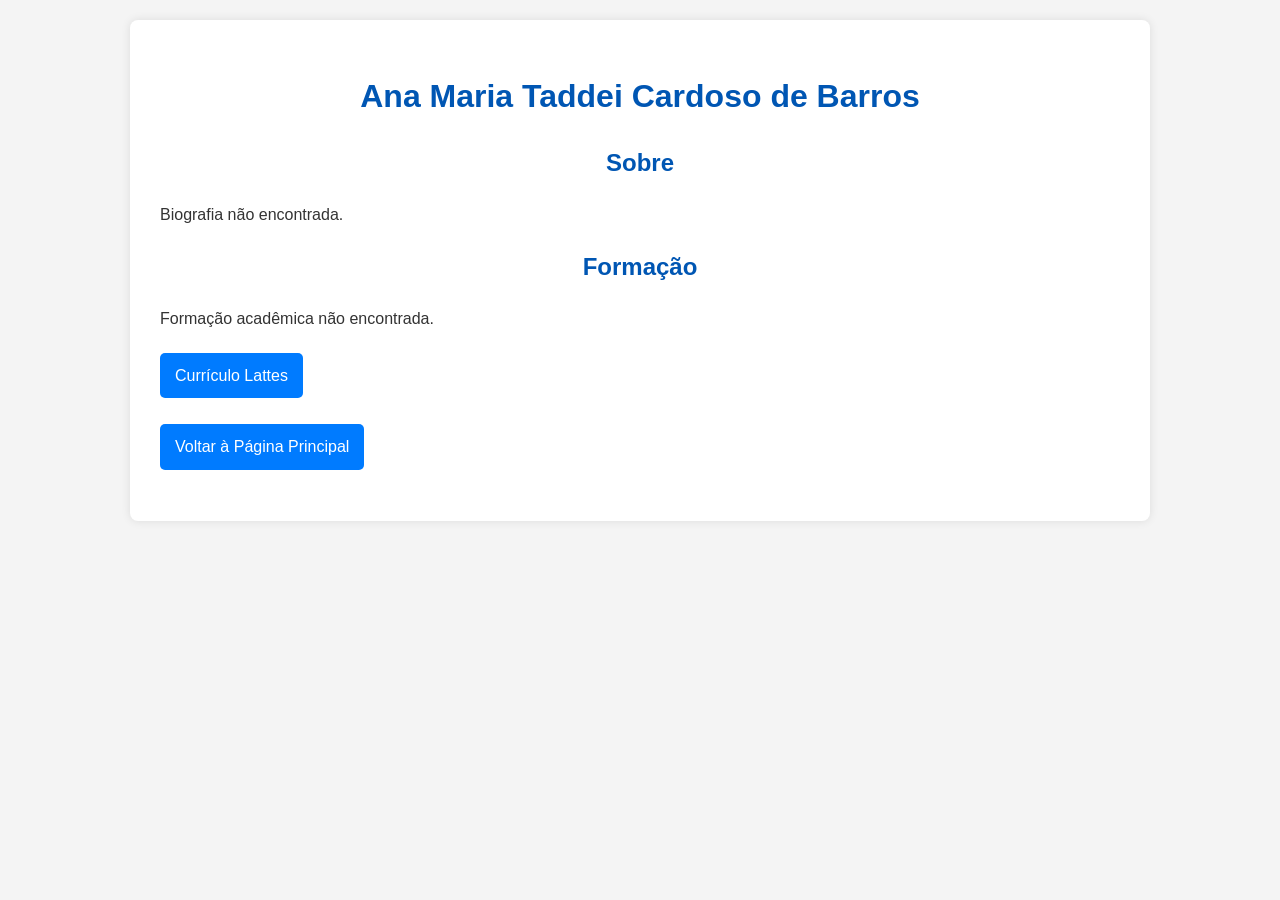
==== ana_maria_taddei_cardoso_de_barros.html @ 51ff6050 "Atualiza site com novas páginas de pesquisadores" ====
<!DOCTYPE html>
<html lang="pt-BR">
<head>
    <meta charset="UTF-8">
    <meta name="viewport" content="width=device-width, initial-scale=1.0">
    <title>Ana Maria Taddei Cardoso de Barros</title>
    <style>
        body {
            font-family: Arial, sans-serif;
            line-height: 1.6;
            margin: 0;
            padding: 20px;
            background-color: #f4f4f4;
            color: #333;
        }
        .container {
            max-width: 960px;
            margin: auto;
            background: #fff;
            padding: 30px;
            border-radius: 8px;
            box-shadow: 0 0 10px rgba(0,0,0,0.1);
        }
        h1, h2 {
            color: #0056b3;
            text-align: center;
        }
        .button-link {
            display: inline-block;
            background-color: #007bff;
            color: white;
            padding: 10px 15px;
            margin: 5px 0;
            border-radius: 5px;
            text-decoration: none;
            transition: background-color 0.3s ease;
        }
        .button-link:hover {
            background-color: #0056b3;
        }
        ul {
            list-style: none;
            padding: 0;
        }
        li {
            margin-bottom: 10px;
        }
    </style>
</head>
<body>
    <div class="container">
        <h1>Ana Maria Taddei Cardoso de Barros</h1>
        
        <h2>Sobre</h2><p>Biografia não encontrada.</p>
        <h2>Formação</h2><p>Formação acadêmica não encontrada.</p>
        <p><a href="http://lattes.cnpq.br/7194907882677450" target="_blank" class="button-link">Currículo Lattes</a></p>
        
        <p><a href="index.html" class="button-link">Voltar à Página Principal</a></p>
    </div>
</body>
</html>
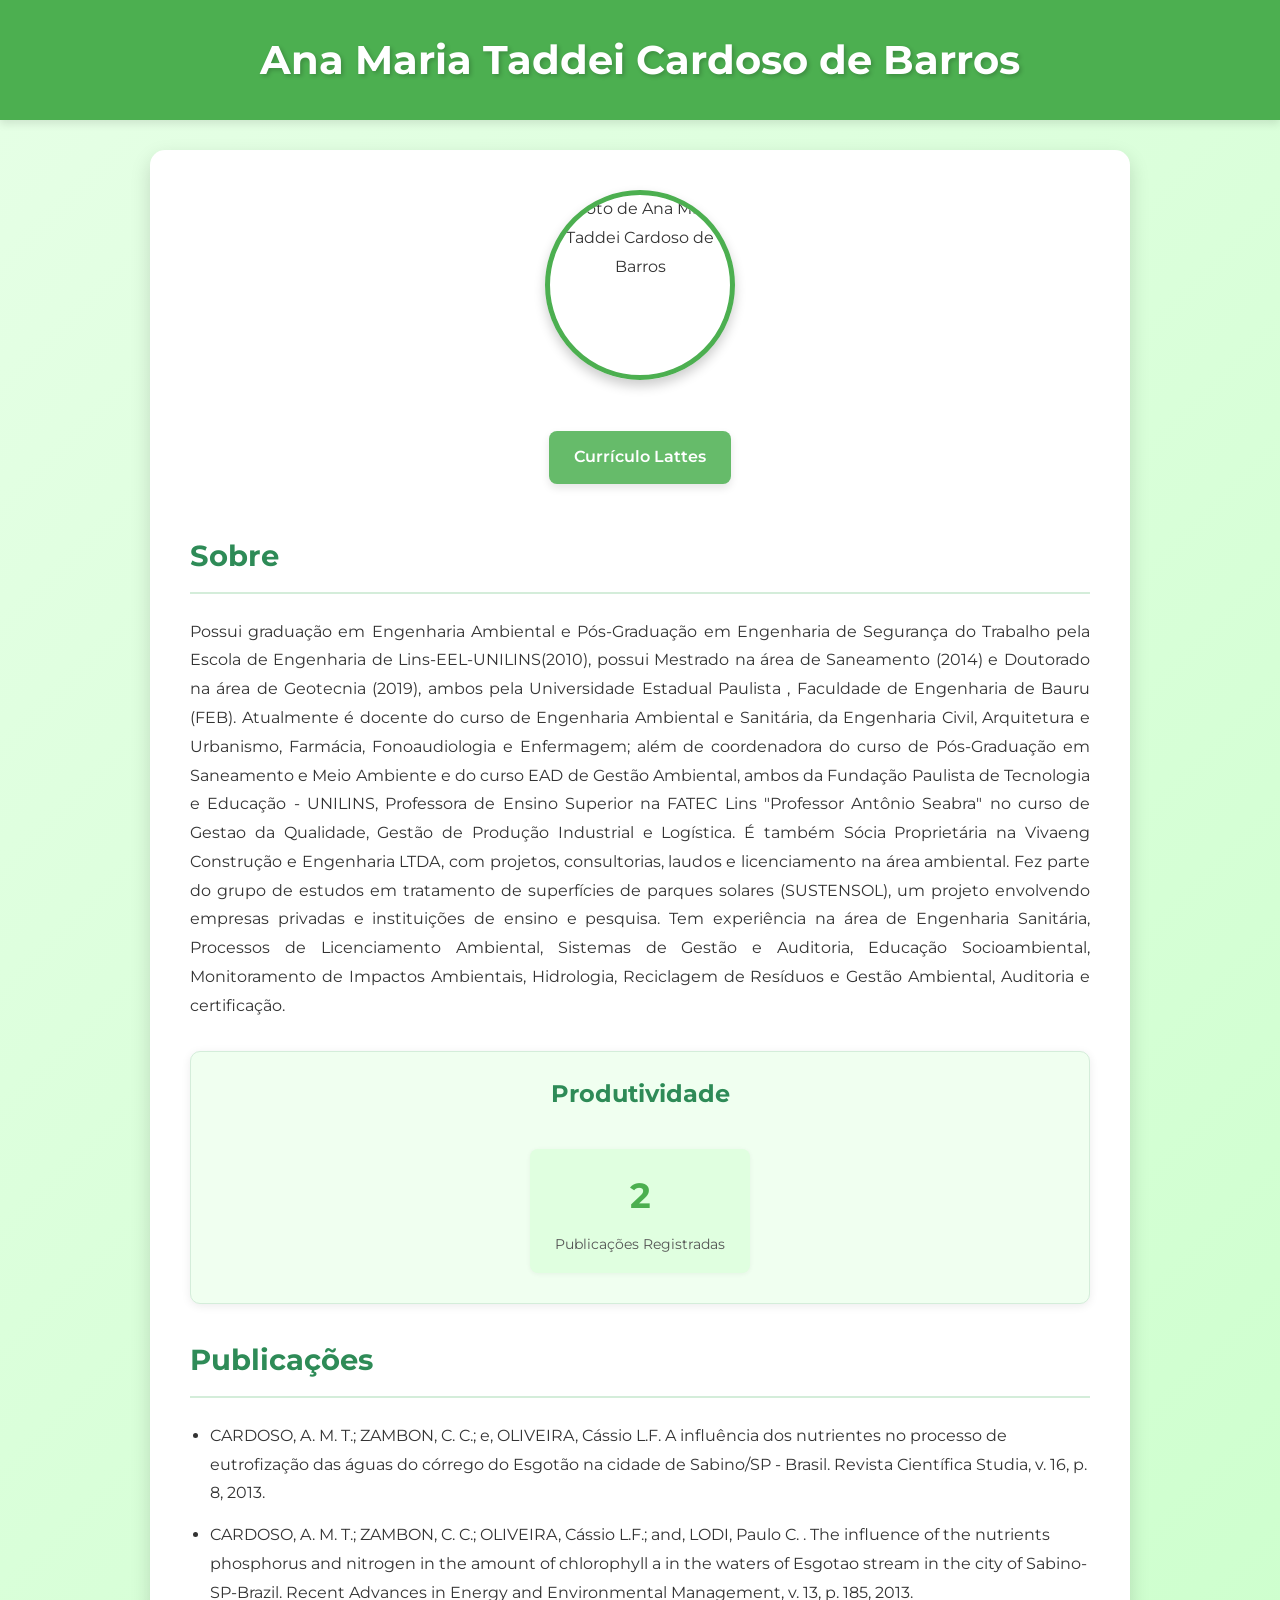
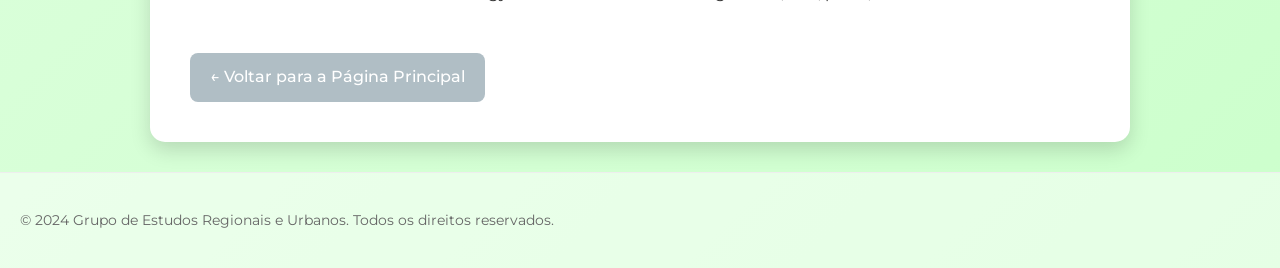
==== commit ce1f981e: "Add files via upload" ====
--- a/ana_maria_taddei_cardoso_de_barros.html
+++ b/ana_maria_taddei_cardoso_de_barros.html
@@ -5,58 +5,174 @@
     <meta charset="UTF-8">
     <meta name="viewport" content="width=device-width, initial-scale=1.0">
     <title>Ana Maria Taddei Cardoso de Barros</title>
+    <link href="https://fonts.googleapis.com/css2?family=Montserrat:wght@400;600;700&display=swap" rel="stylesheet">
     <style>
         body {
-            font-family: Arial, sans-serif;
-            line-height: 1.6;
+            font-family: 'Montserrat', sans-serif;
+            line-height: 1.8;
             margin: 0;
-            padding: 20px;
-            background-color: #f4f4f4;
+            padding: 0;
+            background: linear-gradient(135deg, #e6ffe6 0%, #ccffcc 100%); /* Light green gradient */
             color: #333;
+            min-height: 100vh;
+            display: flex;
+            flex-direction: column;
+        }
+        .header {
+            background-color: #4CAF50; /* Darker green */
+            color: white;
+            padding: 1.5rem 0;
+            text-align: center;
+            box-shadow: 0 4px 8px rgba(0, 0, 0, 0.1);
+        }
+        .header h1 {
+            margin: 0;
+            font-size: 2.5em;
+            text-shadow: 2px 2px 4px rgba(0,0,0,0.2);
         }
         .container {
-            max-width: 960px;
-            margin: auto;
-            background: #fff;
-            padding: 30px;
-            border-radius: 8px;
-            box-shadow: 0 0 10px rgba(0,0,0,0.1);
+            max-width: 900px;
+            margin: 30px auto;
+            padding: 40px;
+            background-color: #ffffff;
+            border-radius: 15px;
+            box-shadow: 0 8px 20px rgba(0, 0, 0, 0.15);
+            flex-grow: 1;
         }
-        h1, h2 {
-            color: #0056b3;
+        .profile-header {
+            display: flex;
+            flex-direction: column;
+            align-items: center;
+            margin-bottom: 30px;
             text-align: center;
+        }
+        .researcher-photo {
+            width: 180px;
+            height: 180px;
+            border-radius: 50%;
+            object-fit: cover;
+            border: 5px solid #4CAF50;
+            box-shadow: 0 6px 12px rgba(0, 0, 0, 0.2);
+            margin-bottom: 20px;
+        }
+        h2 {
+            color: #2E8B57; /* Sea green */
+            border-bottom: 2px solid #D4EDDA; /* Light green separator */
+            padding-bottom: 10px;
+            margin-top: 30px;
+            font-size: 1.8em;
+        }
+        p {
+            margin-bottom: 1em;
+            text-align: justify; /* Adicionado para justificar o texto */
+        }
+        ul {
+            list-style-type: disc;
+            margin-left: 20px;
+            padding-left: 0;
+        }
+        li {
+            margin-bottom: 0.8em;
         }
         .button-link {
             display: inline-block;
-            background-color: #007bff;
+            background-color: #66BB6A; /* Medium green */
             color: white;
-            padding: 10px 15px;
-            margin: 5px 0;
-            border-radius: 5px;
+            padding: 12px 25px;
+            border-radius: 8px;
             text-decoration: none;
+            font-weight: 600;
+            transition: background-color 0.3s ease, transform 0.2s ease;
+            box-shadow: 0 4px 8px rgba(0, 0, 0, 0.1);
+            margin-top: 15px;
+        }
+        .button-link:hover {
+            background-color: #4CAF50;
+            transform: translateY(-2px);
+        }
+        .back-button {
+            display: inline-block;
+            background-color: #B0BEC5; /* Grey */
+            color: white;
+            padding: 10px 20px;
+            border-radius: 8px;
+            text-decoration: none;
+            font-weight: 500;
+            margin-top: 30px;
             transition: background-color 0.3s ease;
         }
-        .button-link:hover {
-            background-color: #0056b3;
+        .back-button:hover {
+            background-color: #90A4AE;
         }
-        ul {
-            list-style: none;
-            padding: 0;
+        .productivity-dashboard {
+            background-color: #F0FFF0; /* Very light green */
+            border: 1px solid #D4EDDA;
+            border-radius: 10px;
+            padding: 20px;
+            margin-top: 30px;
+            text-align: center;
+            box-shadow: 0 2px 10px rgba(0,0,0,0.08);
         }
-        li {
-            margin-bottom: 10px;
+        .productivity-dashboard h3 {
+            color: #2E8B57;
+            margin-top: 0;
+            font-size: 1.5em;
+        }
+        .metric-card {
+            display: inline-block;
+            background-color: #E0FFE0;
+            padding: 15px 25px;
+            border-radius: 8px;
+            margin: 10px;
+            box-shadow: 0 1px 5px rgba(0,0,0,0.05);
+        }
+        .metric-value {
+            font-size: 2.2em;
+            font-weight: 700;
+            color: #4CAF50;
+            display: block;
+        }
+        .metric-label {
+            font-size: 0.9em;
+            color: #555;
+            display: block;
+            margin-top: 5px;
+        }
+        .footer {
+            margin-top: auto; /* Push footer to bottom */
+            padding: 20px;
+            text-align: center;
+            color: #666;
+            font-size: 0.9em;
+            background-color: rgba(255, 255, 255, 0.5);
+            border-top: 1px solid #eee;
         }
     </style>
 </head>
 <body>
+    <div class="header">
+        <h1>Ana Maria Taddei Cardoso de Barros</h1>
+    </div>
     <div class="container">
-        <h1>Ana Maria Taddei Cardoso de Barros</h1>
+        <div class="profile-header">
+            <img src="./foto_anamaria.png" alt="Foto de Ana Maria Taddei Cardoso de Barros" class="researcher-photo">
+            <p><a href="http://lattes.cnpq.br/7194907882677450" target="_blank" class="button-link">Currículo Lattes</a></p>
+        </div>
+        <h2>Sobre</h2><p>Possui graduação em Engenharia Ambiental e Pós-Graduação em Engenharia de Segurança do Trabalho pela Escola de Engenharia de Lins-EEL-UNILINS(2010), possui Mestrado na área de Saneamento (2014) e Doutorado na área de Geotecnia (2019), ambos pela Universidade Estadual Paulista , Faculdade de Engenharia de Bauru (FEB). Atualmente é docente do curso de Engenharia Ambiental e Sanitária, da Engenharia Civil, Arquitetura e Urbanismo, Farmácia, Fonoaudiologia e Enfermagem; além de coordenadora do curso de Pós-Graduação em Saneamento e Meio Ambiente e do curso EAD de Gestão Ambiental, ambos da Fundação Paulista de Tecnologia e Educação - UNILINS, Professora de Ensino Superior na FATEC Lins "Professor Antônio Seabra" no curso de Gestao da Qualidade, Gestão de Produção Industrial e Logística. É também Sócia Proprietária na Vivaeng Construção e Engenharia LTDA, com projetos, consultorias, laudos e licenciamento na área ambiental. Fez parte do grupo de estudos em tratamento de superfícies de parques solares (SUSTENSOL), um projeto envolvendo empresas privadas e instituições de ensino e pesquisa. Tem experiência na área de Engenharia Sanitária, Processos de Licenciamento Ambiental, Sistemas de Gestão e Auditoria, Educação Socioambiental, Monitoramento de Impactos Ambientais, Hidrologia, Reciclagem de Resíduos e Gestão Ambiental, Auditoria e certificação.</p>
         
-        <h2>Sobre</h2><p>Biografia não encontrada.</p>
-        <h2>Formação</h2><p>Formação acadêmica não encontrada.</p>
-        <p><a href="http://lattes.cnpq.br/7194907882677450" target="_blank" class="button-link">Currículo Lattes</a></p>
+        <div class="productivity-dashboard">
+            <h3>Produtividade</h3>
+            <div class="metric-card">
+                <span class="metric-value">2</span>
+                <span class="metric-label">Publicações Registradas</span>
+            </div>
+        </div>
         
-        <p><a href="index.html" class="button-link">Voltar à Página Principal</a></p>
+        <h2>Publicações</h2><ul><li>CARDOSO, A. M. T.; ZAMBON, C. C.; e, OLIVEIRA, Cássio L.F. A influência dos nutrientes no processo de eutrofização das águas do córrego do Esgotão na cidade de Sabino/SP - Brasil. Revista Científica Studia, v. 16, p. 8, 2013.</li><li>CARDOSO, A. M. T.; ZAMBON, C. C.; OLIVEIRA, Cássio L.F.; and, LODI, Paulo C. . The influence of the nutrients phosphorus and nitrogen in the amount of chlorophyll a in the waters of Esgotao stream in the city of Sabino-SP-Brazil. Recent Advances in Energy and Environmental Management, v. 13, p. 185, 2013.</li></ul>
+        <a href="./index.html" class="back-button">← Voltar para a Página Principal</a>
+    </div>
+    <div class="footer">
+        <p>&copy; 2024 Grupo de Estudos Regionais e Urbanos. Todos os direitos reservados.</p>
     </div>
 </body>
 </html>
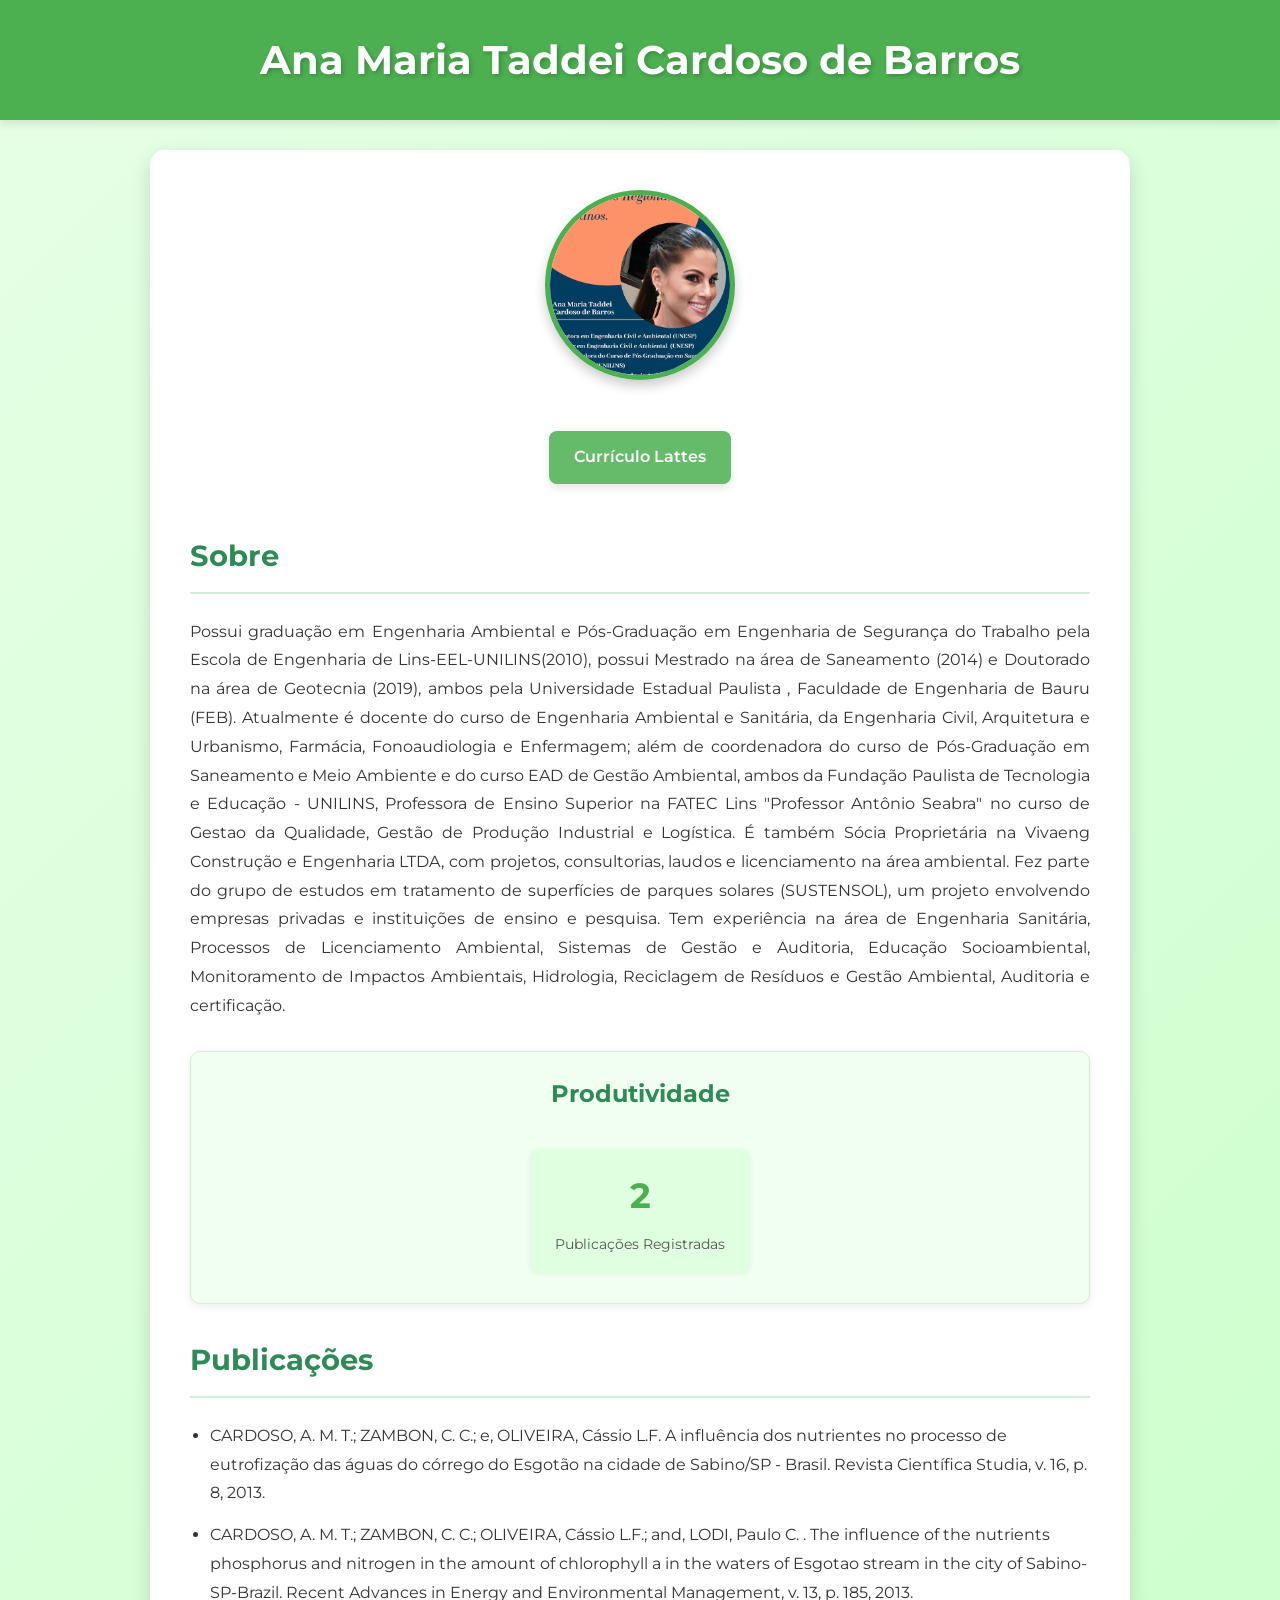
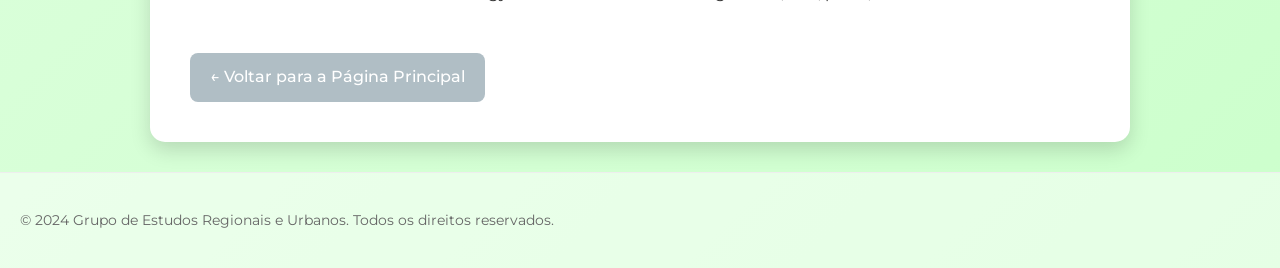
==== commit 7ccf33bd: "Add files via upload" ====
--- a/ana_maria_taddei_cardoso_de_barros.html
+++ b/ana_maria_taddei_cardoso_de_barros.html
@@ -23,7 +23,7 @@
             color: white;
             padding: 1.5rem 0;
             text-align: center;
-            box-shadow: 0 4px 8px rgba(0, 0, 0, 0.1);
+            box-shadow: 0 4px 8px rgba(0,0,0,0.1);
         }
         .header h1 {
             margin: 0;
@@ -36,7 +36,7 @@
             padding: 40px;
             background-color: #ffffff;
             border-radius: 15px;
-            box-shadow: 0 8px 20px rgba(0, 0, 0, 0.15);
+            box-shadow: 0 8px 20px rgba(0,0,0,0.15);
             flex-grow: 1;
         }
         .profile-header {
@@ -52,7 +52,7 @@
             border-radius: 50%;
             object-fit: cover;
             border: 5px solid #4CAF50;
-            box-shadow: 0 6px 12px rgba(0, 0, 0, 0.2);
+            box-shadow: 0 6px 12px rgba(0,0,0,0.2);
             margin-bottom: 20px;
         }
         h2 {
@@ -83,7 +83,7 @@
             text-decoration: none;
             font-weight: 600;
             transition: background-color 0.3s ease, transform 0.2s ease;
-            box-shadow: 0 4px 8px rgba(0, 0, 0, 0.1);
+            box-shadow: 0 4px 8px rgba(0,0,0,0.1);
             margin-top: 15px;
         }
         .button-link:hover {
@@ -155,8 +155,8 @@
     </div>
     <div class="container">
         <div class="profile-header">
-            <img src="./foto_anamaria.png" alt="Foto de Ana Maria Taddei Cardoso de Barros" class="researcher-photo">
-            <p><a href="http://lattes.cnpq.br/7194907882677450" target="_blank" class="button-link">Currículo Lattes</a></p>
+            <img src="images/foto_anamaria.png" alt="Foto de Ana Maria Taddei Cardoso de Barros" class="researcher-photo">
+            <p><a href="http://lattes.cnpq.br/7194907882677450" class="button-link">Currículo Lattes</a></p>
         </div>
         <h2>Sobre</h2><p>Possui graduação em Engenharia Ambiental e Pós-Graduação em Engenharia de Segurança do Trabalho pela Escola de Engenharia de Lins-EEL-UNILINS(2010), possui Mestrado na área de Saneamento (2014) e Doutorado na área de Geotecnia (2019), ambos pela Universidade Estadual Paulista , Faculdade de Engenharia de Bauru (FEB). Atualmente é docente do curso de Engenharia Ambiental e Sanitária, da Engenharia Civil, Arquitetura e Urbanismo, Farmácia, Fonoaudiologia e Enfermagem; além de coordenadora do curso de Pós-Graduação em Saneamento e Meio Ambiente e do curso EAD de Gestão Ambiental, ambos da Fundação Paulista de Tecnologia e Educação - UNILINS, Professora de Ensino Superior na FATEC Lins "Professor Antônio Seabra" no curso de Gestao da Qualidade, Gestão de Produção Industrial e Logística. É também Sócia Proprietária na Vivaeng Construção e Engenharia LTDA, com projetos, consultorias, laudos e licenciamento na área ambiental. Fez parte do grupo de estudos em tratamento de superfícies de parques solares (SUSTENSOL), um projeto envolvendo empresas privadas e instituições de ensino e pesquisa. Tem experiência na área de Engenharia Sanitária, Processos de Licenciamento Ambiental, Sistemas de Gestão e Auditoria, Educação Socioambiental, Monitoramento de Impactos Ambientais, Hidrologia, Reciclagem de Resíduos e Gestão Ambiental, Auditoria e certificação.</p>
         
@@ -169,7 +169,7 @@
         </div>
         
         <h2>Publicações</h2><ul><li>CARDOSO, A. M. T.; ZAMBON, C. C.; e, OLIVEIRA, Cássio L.F. A influência dos nutrientes no processo de eutrofização das águas do córrego do Esgotão na cidade de Sabino/SP - Brasil. Revista Científica Studia, v. 16, p. 8, 2013.</li><li>CARDOSO, A. M. T.; ZAMBON, C. C.; OLIVEIRA, Cássio L.F.; and, LODI, Paulo C. . The influence of the nutrients phosphorus and nitrogen in the amount of chlorophyll a in the waters of Esgotao stream in the city of Sabino-SP-Brazil. Recent Advances in Energy and Environmental Management, v. 13, p. 185, 2013.</li></ul>
-        <a href="./index.html" class="back-button">← Voltar para a Página Principal</a>
+        <a href="index.html" class="back-button">← Voltar para a Página Principal</a>
     </div>
     <div class="footer">
         <p>&copy; 2024 Grupo de Estudos Regionais e Urbanos. Todos os direitos reservados.</p>
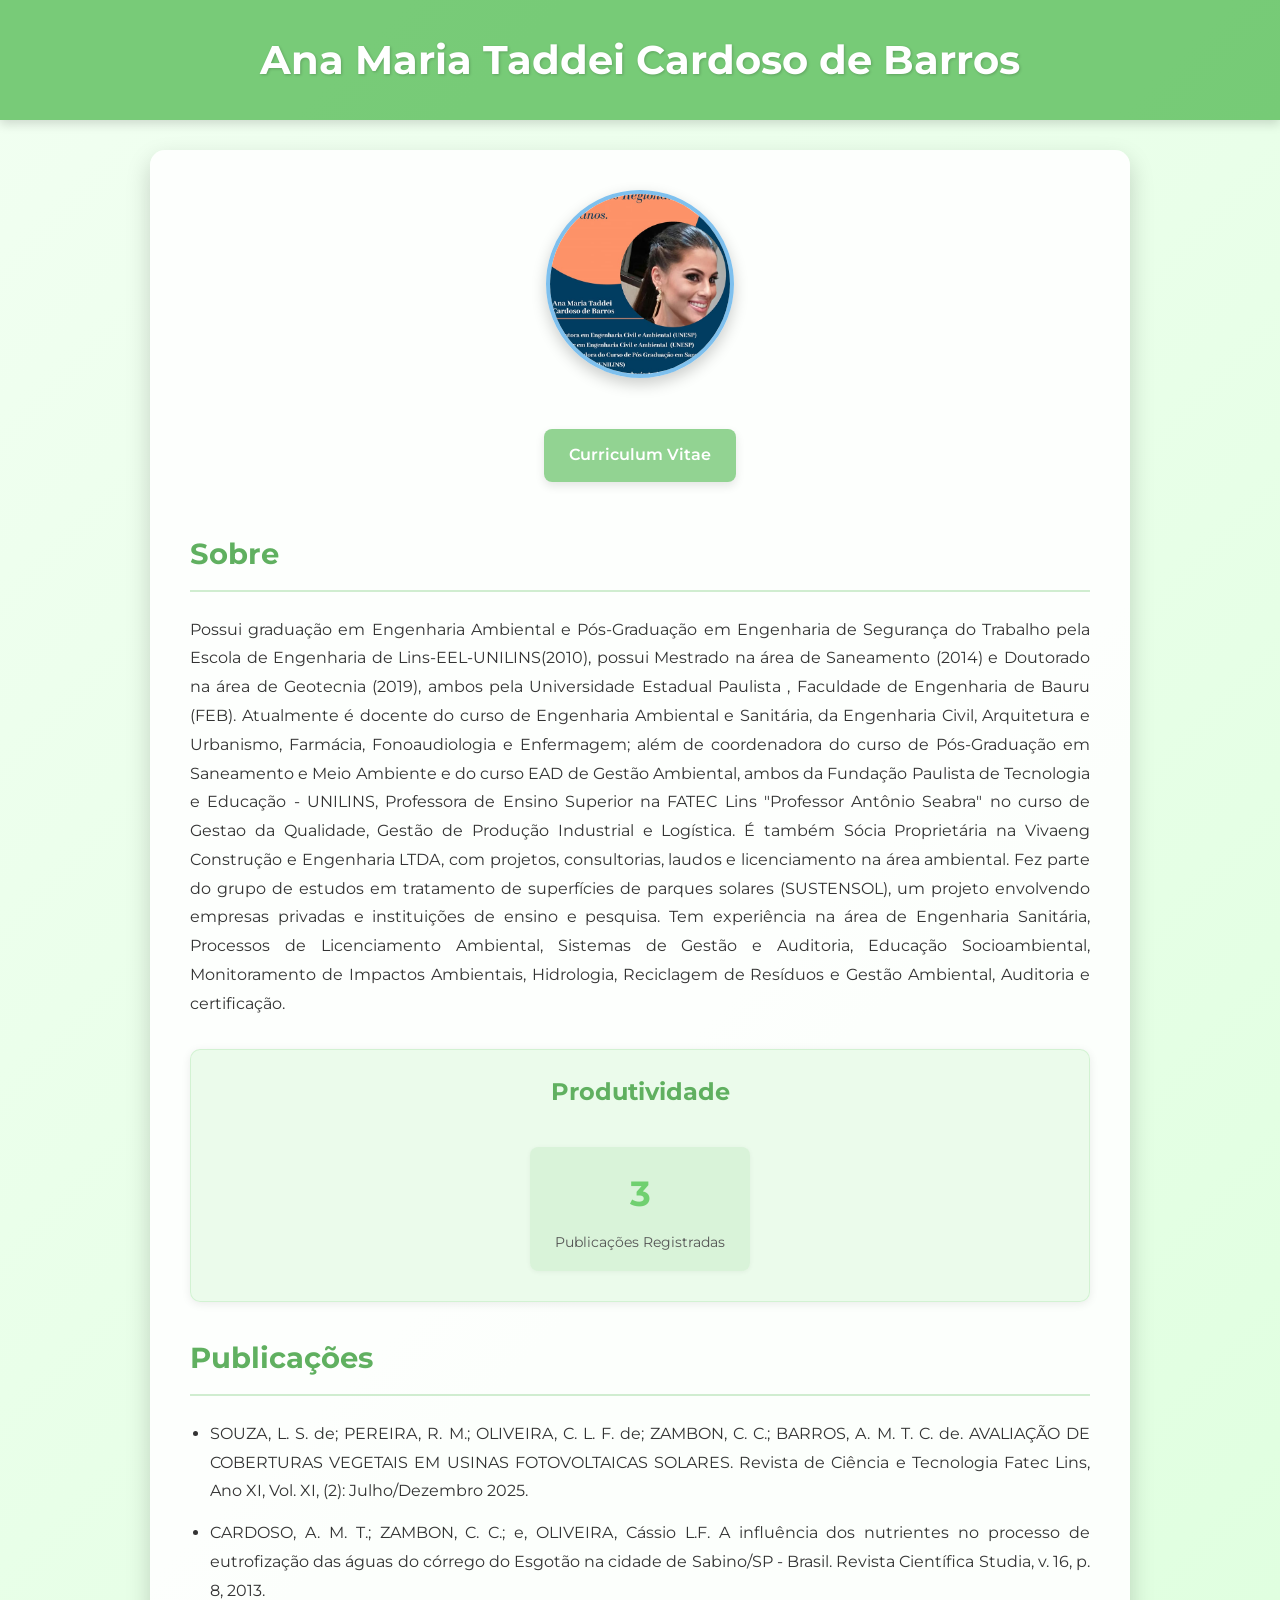
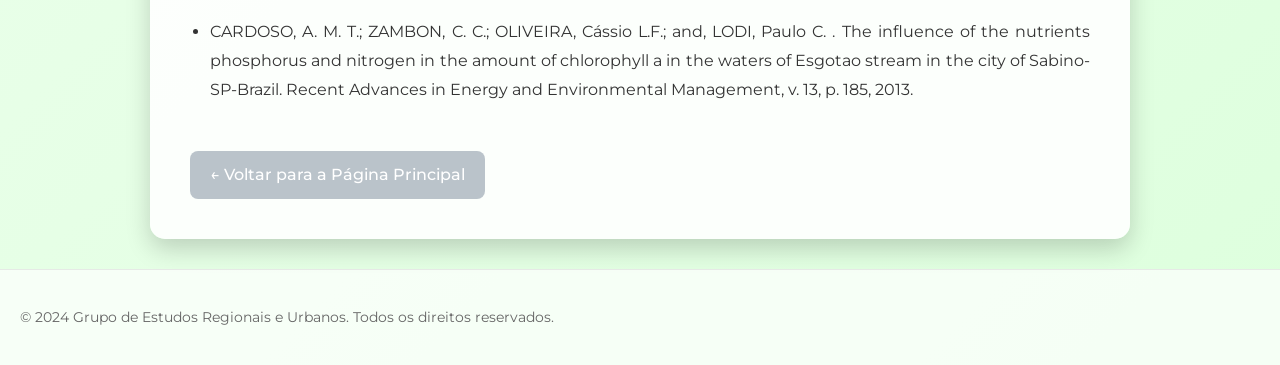
==== commit 6ff0fead: "Add files via upload" ====
--- a/ana_maria_taddei_cardoso_de_barros.html
+++ b/ana_maria_taddei_cardoso_de_barros.html
@@ -12,31 +12,31 @@
             line-height: 1.8;
             margin: 0;
             padding: 0;
-            background: linear-gradient(135deg, #e6ffe6 0%, #ccffcc 100%); /* Light green gradient */
+            background: linear-gradient(135deg, rgba(240, 255, 240, 0.9) 0%, rgba(220, 255, 220, 0.95) 100%); /* Very light green gradient, high transparency */
             color: #333;
             min-height: 100vh;
             display: flex;
             flex-direction: column;
         }
         .header {
-            background-color: #4CAF50; /* Darker green */
+            background-color: rgba(90, 190, 90, 0.8); /* Softer green with more transparency */
             color: white;
             padding: 1.5rem 0;
             text-align: center;
-            box-shadow: 0 4px 8px rgba(0,0,0,0.1);
+            box-shadow: 0 4px 10px rgba(0,0,0,0.15);
         }
         .header h1 {
             margin: 0;
             font-size: 2.5em;
-            text-shadow: 2px 2px 4px rgba(0,0,0,0.2);
+            text-shadow: 1px 1px 3px rgba(0,0,0,0.2);
         }
         .container {
             max-width: 900px;
             margin: 30px auto;
             padding: 40px;
-            background-color: #ffffff;
+            background-color: rgba(255, 255, 255, 0.9); /* White with more transparency */
             border-radius: 15px;
-            box-shadow: 0 8px 20px rgba(0,0,0,0.15);
+            box-shadow: 0 10px 25px rgba(0,0,0,0.18);
             flex-grow: 1;
         }
         .profile-header {
@@ -51,48 +51,50 @@
             height: 180px;
             border-radius: 50%;
             object-fit: cover;
-            border: 5px solid #4CAF50;
-            box-shadow: 0 6px 12px rgba(0,0,0,0.2);
+            border: 4px solid #7EC0EE; /* Softer blue border */
+            box-shadow: 0 6px 15px rgba(0,0,0,0.2);
             margin-bottom: 20px;
         }
         h2 {
-            color: #2E8B57; /* Sea green */
-            border-bottom: 2px solid #D4EDDA; /* Light green separator */
+            color: #60B060; /* Softer green */
+            border-bottom: 2px solid rgba(190, 230, 190, 0.7); /* Lighter, more transparent separator */
             padding-bottom: 10px;
             margin-top: 30px;
             font-size: 1.8em;
         }
         p {
             margin-bottom: 1em;
-            text-align: justify; /* Adicionado para justificar o texto */
+            text-align: justify;
         }
         ul {
             list-style-type: disc;
             margin-left: 20px;
             padding-left: 0;
+            text-align: justify;
         }
         li {
             margin-bottom: 0.8em;
+            text-align: justify;
         }
         .button-link {
             display: inline-block;
-            background-color: #66BB6A; /* Medium green */
+            background-color: rgba(120, 200, 120, 0.8); /* Softer green with transparency */
             color: white;
             padding: 12px 25px;
             border-radius: 8px;
             text-decoration: none;
             font-weight: 600;
             transition: background-color 0.3s ease, transform 0.2s ease;
-            box-shadow: 0 4px 8px rgba(0,0,0,0.1);
+            box-shadow: 0 4px 10px rgba(0,0,0,0.1);
             margin-top: 15px;
         }
         .button-link:hover {
-            background-color: #4CAF50;
+            background-color: rgba(100, 180, 100, 0.9);
             transform: translateY(-2px);
         }
         .back-button {
             display: inline-block;
-            background-color: #B0BEC5; /* Grey */
+            background-color: rgba(170, 180, 190, 0.8); /* Softer grey with transparency */
             color: white;
             padding: 10px 20px;
             border-radius: 8px;
@@ -102,11 +104,11 @@
             transition: background-color 0.3s ease;
         }
         .back-button:hover {
-            background-color: #90A4AE;
+            background-color: rgba(150, 160, 170, 0.9);
         }
         .productivity-dashboard {
-            background-color: #F0FFF0; /* Very light green */
-            border: 1px solid #D4EDDA;
+            background-color: rgba(230, 250, 230, 0.8); /* Very light green, high transparency */
+            border: 1px solid rgba(200, 240, 200, 0.7);
             border-radius: 10px;
             padding: 20px;
             margin-top: 30px;
@@ -114,13 +116,13 @@
             box-shadow: 0 2px 10px rgba(0,0,0,0.08);
         }
         .productivity-dashboard h3 {
-            color: #2E8B57;
+            color: #60B060;
             margin-top: 0;
             font-size: 1.5em;
         }
         .metric-card {
             display: inline-block;
-            background-color: #E0FFE0;
+            background-color: rgba(210, 240, 210, 0.7); /* Light green, more transparency */
             padding: 15px 25px;
             border-radius: 8px;
             margin: 10px;
@@ -129,7 +131,7 @@
         .metric-value {
             font-size: 2.2em;
             font-weight: 700;
-            color: #4CAF50;
+            color: #70D070;
             display: block;
         }
         .metric-label {
@@ -139,13 +141,13 @@
             margin-top: 5px;
         }
         .footer {
-            margin-top: auto; /* Push footer to bottom */
+            margin-top: auto;
             padding: 20px;
             text-align: center;
             color: #666;
             font-size: 0.9em;
-            background-color: rgba(255, 255, 255, 0.5);
-            border-top: 1px solid #eee;
+            background-color: rgba(255, 255, 255, 0.7); /* White with transparency */
+            border-top: 1px solid rgba(220, 220, 220, 0.6);
         }
     </style>
 </head>
@@ -156,19 +158,19 @@
     <div class="container">
         <div class="profile-header">
             <img src="images/foto_anamaria.png" alt="Foto de Ana Maria Taddei Cardoso de Barros" class="researcher-photo">
-            <p><a href="http://lattes.cnpq.br/7194907882677450" class="button-link">Currículo Lattes</a></p>
+            <p><a href="http://lattes.cnpq.br/7194907882677450" class="button-link">Curriculum Vitae</a></p>
         </div>
         <h2>Sobre</h2><p>Possui graduação em Engenharia Ambiental e Pós-Graduação em Engenharia de Segurança do Trabalho pela Escola de Engenharia de Lins-EEL-UNILINS(2010), possui Mestrado na área de Saneamento (2014) e Doutorado na área de Geotecnia (2019), ambos pela Universidade Estadual Paulista , Faculdade de Engenharia de Bauru (FEB). Atualmente é docente do curso de Engenharia Ambiental e Sanitária, da Engenharia Civil, Arquitetura e Urbanismo, Farmácia, Fonoaudiologia e Enfermagem; além de coordenadora do curso de Pós-Graduação em Saneamento e Meio Ambiente e do curso EAD de Gestão Ambiental, ambos da Fundação Paulista de Tecnologia e Educação - UNILINS, Professora de Ensino Superior na FATEC Lins "Professor Antônio Seabra" no curso de Gestao da Qualidade, Gestão de Produção Industrial e Logística. É também Sócia Proprietária na Vivaeng Construção e Engenharia LTDA, com projetos, consultorias, laudos e licenciamento na área ambiental. Fez parte do grupo de estudos em tratamento de superfícies de parques solares (SUSTENSOL), um projeto envolvendo empresas privadas e instituições de ensino e pesquisa. Tem experiência na área de Engenharia Sanitária, Processos de Licenciamento Ambiental, Sistemas de Gestão e Auditoria, Educação Socioambiental, Monitoramento de Impactos Ambientais, Hidrologia, Reciclagem de Resíduos e Gestão Ambiental, Auditoria e certificação.</p>
         
         <div class="productivity-dashboard">
             <h3>Produtividade</h3>
             <div class="metric-card">
-                <span class="metric-value">2</span>
+                <span class="metric-value">3</span>
                 <span class="metric-label">Publicações Registradas</span>
             </div>
         </div>
         
-        <h2>Publicações</h2><ul><li>CARDOSO, A. M. T.; ZAMBON, C. C.; e, OLIVEIRA, Cássio L.F. A influência dos nutrientes no processo de eutrofização das águas do córrego do Esgotão na cidade de Sabino/SP - Brasil. Revista Científica Studia, v. 16, p. 8, 2013.</li><li>CARDOSO, A. M. T.; ZAMBON, C. C.; OLIVEIRA, Cássio L.F.; and, LODI, Paulo C. . The influence of the nutrients phosphorus and nitrogen in the amount of chlorophyll a in the waters of Esgotao stream in the city of Sabino-SP-Brazil. Recent Advances in Energy and Environmental Management, v. 13, p. 185, 2013.</li></ul>
+        <h2>Publicações</h2><ul><li>SOUZA, L. S. de; PEREIRA, R. M.; OLIVEIRA, C. L. F. de; ZAMBON, C. C.; BARROS, A. M. T. C. de. AVALIAÇÃO DE COBERTURAS VEGETAIS EM USINAS FOTOVOLTAICAS SOLARES. Revista de Ciência e Tecnologia Fatec Lins, Ano XI, Vol. XI, (2): Julho/Dezembro 2025.</li><li>CARDOSO, A. M. T.; ZAMBON, C. C.; e, OLIVEIRA, Cássio L.F. A influência dos nutrientes no processo de eutrofização das águas do córrego do Esgotão na cidade de Sabino/SP - Brasil. Revista Científica Studia, v. 16, p. 8, 2013.</li><li>CARDOSO, A. M. T.; ZAMBON, C. C.; OLIVEIRA, Cássio L.F.; and, LODI, Paulo C. . The influence of the nutrients phosphorus and nitrogen in the amount of chlorophyll a in the waters of Esgotao stream in the city of Sabino-SP-Brazil. Recent Advances in Energy and Environmental Management, v. 13, p. 185, 2013.</li></ul>
         <a href="index.html" class="back-button">← Voltar para a Página Principal</a>
     </div>
     <div class="footer">
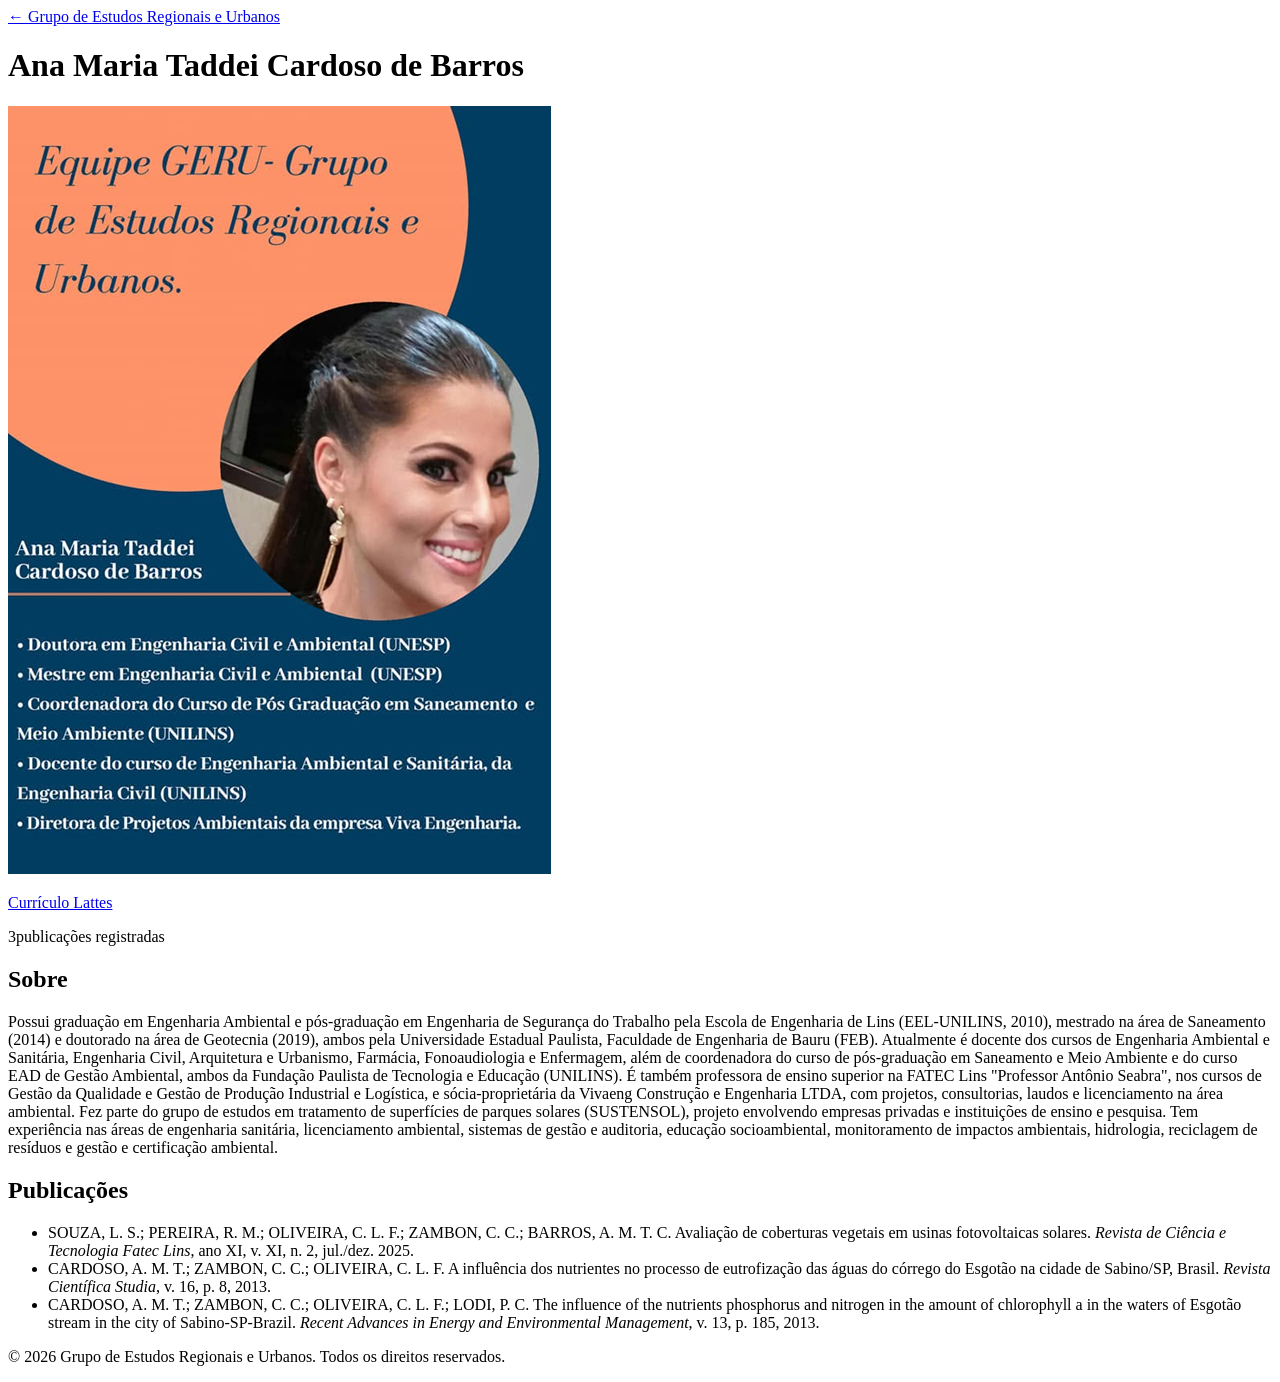
==== commit ab30dabc: "Add files via upload" ====
--- a/ana_maria_taddei_cardoso_de_barros.html
+++ b/ana_maria_taddei_cardoso_de_barros.html
@@ -1,181 +1,51 @@
-
 <!DOCTYPE html>
 <html lang="pt-BR">
 <head>
-    <meta charset="UTF-8">
-    <meta name="viewport" content="width=device-width, initial-scale=1.0">
-    <title>Ana Maria Taddei Cardoso de Barros</title>
-    <link href="https://fonts.googleapis.com/css2?family=Montserrat:wght@400;600;700&display=swap" rel="stylesheet">
-    <style>
-        body {
-            font-family: 'Montserrat', sans-serif;
-            line-height: 1.8;
-            margin: 0;
-            padding: 0;
-            background: linear-gradient(135deg, rgba(240, 255, 240, 0.9) 0%, rgba(220, 255, 220, 0.95) 100%); /* Very light green gradient, high transparency */
-            color: #333;
-            min-height: 100vh;
-            display: flex;
-            flex-direction: column;
-        }
-        .header {
-            background-color: rgba(90, 190, 90, 0.8); /* Softer green with more transparency */
-            color: white;
-            padding: 1.5rem 0;
-            text-align: center;
-            box-shadow: 0 4px 10px rgba(0,0,0,0.15);
-        }
-        .header h1 {
-            margin: 0;
-            font-size: 2.5em;
-            text-shadow: 1px 1px 3px rgba(0,0,0,0.2);
-        }
-        .container {
-            max-width: 900px;
-            margin: 30px auto;
-            padding: 40px;
-            background-color: rgba(255, 255, 255, 0.9); /* White with more transparency */
-            border-radius: 15px;
-            box-shadow: 0 10px 25px rgba(0,0,0,0.18);
-            flex-grow: 1;
-        }
-        .profile-header {
-            display: flex;
-            flex-direction: column;
-            align-items: center;
-            margin-bottom: 30px;
-            text-align: center;
-        }
-        .researcher-photo {
-            width: 180px;
-            height: 180px;
-            border-radius: 50%;
-            object-fit: cover;
-            border: 4px solid #7EC0EE; /* Softer blue border */
-            box-shadow: 0 6px 15px rgba(0,0,0,0.2);
-            margin-bottom: 20px;
-        }
-        h2 {
-            color: #60B060; /* Softer green */
-            border-bottom: 2px solid rgba(190, 230, 190, 0.7); /* Lighter, more transparent separator */
-            padding-bottom: 10px;
-            margin-top: 30px;
-            font-size: 1.8em;
-        }
-        p {
-            margin-bottom: 1em;
-            text-align: justify;
-        }
-        ul {
-            list-style-type: disc;
-            margin-left: 20px;
-            padding-left: 0;
-            text-align: justify;
-        }
-        li {
-            margin-bottom: 0.8em;
-            text-align: justify;
-        }
-        .button-link {
-            display: inline-block;
-            background-color: rgba(120, 200, 120, 0.8); /* Softer green with transparency */
-            color: white;
-            padding: 12px 25px;
-            border-radius: 8px;
-            text-decoration: none;
-            font-weight: 600;
-            transition: background-color 0.3s ease, transform 0.2s ease;
-            box-shadow: 0 4px 10px rgba(0,0,0,0.1);
-            margin-top: 15px;
-        }
-        .button-link:hover {
-            background-color: rgba(100, 180, 100, 0.9);
-            transform: translateY(-2px);
-        }
-        .back-button {
-            display: inline-block;
-            background-color: rgba(170, 180, 190, 0.8); /* Softer grey with transparency */
-            color: white;
-            padding: 10px 20px;
-            border-radius: 8px;
-            text-decoration: none;
-            font-weight: 500;
-            margin-top: 30px;
-            transition: background-color 0.3s ease;
-        }
-        .back-button:hover {
-            background-color: rgba(150, 160, 170, 0.9);
-        }
-        .productivity-dashboard {
-            background-color: rgba(230, 250, 230, 0.8); /* Very light green, high transparency */
-            border: 1px solid rgba(200, 240, 200, 0.7);
-            border-radius: 10px;
-            padding: 20px;
-            margin-top: 30px;
-            text-align: center;
-            box-shadow: 0 2px 10px rgba(0,0,0,0.08);
-        }
-        .productivity-dashboard h3 {
-            color: #60B060;
-            margin-top: 0;
-            font-size: 1.5em;
-        }
-        .metric-card {
-            display: inline-block;
-            background-color: rgba(210, 240, 210, 0.7); /* Light green, more transparency */
-            padding: 15px 25px;
-            border-radius: 8px;
-            margin: 10px;
-            box-shadow: 0 1px 5px rgba(0,0,0,0.05);
-        }
-        .metric-value {
-            font-size: 2.2em;
-            font-weight: 700;
-            color: #70D070;
-            display: block;
-        }
-        .metric-label {
-            font-size: 0.9em;
-            color: #555;
-            display: block;
-            margin-top: 5px;
-        }
-        .footer {
-            margin-top: auto;
-            padding: 20px;
-            text-align: center;
-            color: #666;
-            font-size: 0.9em;
-            background-color: rgba(255, 255, 255, 0.7); /* White with transparency */
-            border-top: 1px solid rgba(220, 220, 220, 0.6);
-        }
-    </style>
+<meta charset="UTF-8">
+<meta name="viewport" content="width=device-width, initial-scale=1.0">
+<title>Ana Maria Taddei Cardoso de Barros</title>
+<link rel="preconnect" href="https://fonts.googleapis.com">
+<link href="https://fonts.googleapis.com/css2?family=Newsreader:ital,wght@0,400;0,600;1,400&family=IBM+Plex+Sans:wght@400;500;600&display=swap" rel="stylesheet">
+<link rel="stylesheet" href="styles.css">
 </head>
 <body>
-    <div class="header">
-        <h1>Ana Maria Taddei Cardoso de Barros</h1>
+
+<header class="person-header">
+  <div class="header-inner">
+    <a href="index.html" class="back-link">← Grupo de Estudos Regionais e Urbanos</a>
+    <h1>Ana Maria Taddei Cardoso de Barros</h1>
+  </div>
+</header>
+
+<main>
+
+  <div class="profile-top">
+    <img src="images/foto_anamaria.png" alt="Foto de Ana Maria Taddei Cardoso de Barros" class="profile-photo">
+    <div class="profile-meta">
+      <p><a href="http://lattes.cnpq.br/7194907882677450" class="button">Currículo Lattes</a></p>
+      <p class="stat-line"><span class="stat-value">3</span><span class="stat-label">publicações registradas</span></p>
     </div>
-    <div class="container">
-        <div class="profile-header">
-            <img src="images/foto_anamaria.png" alt="Foto de Ana Maria Taddei Cardoso de Barros" class="researcher-photo">
-            <p><a href="http://lattes.cnpq.br/7194907882677450" class="button-link">Curriculum Vitae</a></p>
-        </div>
-        <h2>Sobre</h2><p>Possui graduação em Engenharia Ambiental e Pós-Graduação em Engenharia de Segurança do Trabalho pela Escola de Engenharia de Lins-EEL-UNILINS(2010), possui Mestrado na área de Saneamento (2014) e Doutorado na área de Geotecnia (2019), ambos pela Universidade Estadual Paulista , Faculdade de Engenharia de Bauru (FEB). Atualmente é docente do curso de Engenharia Ambiental e Sanitária, da Engenharia Civil, Arquitetura e Urbanismo, Farmácia, Fonoaudiologia e Enfermagem; além de coordenadora do curso de Pós-Graduação em Saneamento e Meio Ambiente e do curso EAD de Gestão Ambiental, ambos da Fundação Paulista de Tecnologia e Educação - UNILINS, Professora de Ensino Superior na FATEC Lins "Professor Antônio Seabra" no curso de Gestao da Qualidade, Gestão de Produção Industrial e Logística. É também Sócia Proprietária na Vivaeng Construção e Engenharia LTDA, com projetos, consultorias, laudos e licenciamento na área ambiental. Fez parte do grupo de estudos em tratamento de superfícies de parques solares (SUSTENSOL), um projeto envolvendo empresas privadas e instituições de ensino e pesquisa. Tem experiência na área de Engenharia Sanitária, Processos de Licenciamento Ambiental, Sistemas de Gestão e Auditoria, Educação Socioambiental, Monitoramento de Impactos Ambientais, Hidrologia, Reciclagem de Resíduos e Gestão Ambiental, Auditoria e certificação.</p>
-        
-        <div class="productivity-dashboard">
-            <h3>Produtividade</h3>
-            <div class="metric-card">
-                <span class="metric-value">3</span>
-                <span class="metric-label">Publicações Registradas</span>
-            </div>
-        </div>
-        
-        <h2>Publicações</h2><ul><li>SOUZA, L. S. de; PEREIRA, R. M.; OLIVEIRA, C. L. F. de; ZAMBON, C. C.; BARROS, A. M. T. C. de. AVALIAÇÃO DE COBERTURAS VEGETAIS EM USINAS FOTOVOLTAICAS SOLARES. Revista de Ciência e Tecnologia Fatec Lins, Ano XI, Vol. XI, (2): Julho/Dezembro 2025.</li><li>CARDOSO, A. M. T.; ZAMBON, C. C.; e, OLIVEIRA, Cássio L.F. A influência dos nutrientes no processo de eutrofização das águas do córrego do Esgotão na cidade de Sabino/SP - Brasil. Revista Científica Studia, v. 16, p. 8, 2013.</li><li>CARDOSO, A. M. T.; ZAMBON, C. C.; OLIVEIRA, Cássio L.F.; and, LODI, Paulo C. . The influence of the nutrients phosphorus and nitrogen in the amount of chlorophyll a in the waters of Esgotao stream in the city of Sabino-SP-Brazil. Recent Advances in Energy and Environmental Management, v. 13, p. 185, 2013.</li></ul>
-        <a href="index.html" class="back-button">← Voltar para a Página Principal</a>
-    </div>
-    <div class="footer">
-        <p>&copy; 2024 Grupo de Estudos Regionais e Urbanos. Todos os direitos reservados.</p>
-    </div>
+  </div>
+
+  <section>
+    <h2>Sobre</h2>
+    <p>Possui graduação em Engenharia Ambiental e pós-graduação em Engenharia de Segurança do Trabalho pela Escola de Engenharia de Lins (EEL-UNILINS, 2010), mestrado na área de Saneamento (2014) e doutorado na área de Geotecnia (2019), ambos pela Universidade Estadual Paulista, Faculdade de Engenharia de Bauru (FEB). Atualmente é docente dos cursos de Engenharia Ambiental e Sanitária, Engenharia Civil, Arquitetura e Urbanismo, Farmácia, Fonoaudiologia e Enfermagem, além de coordenadora do curso de pós-graduação em Saneamento e Meio Ambiente e do curso EAD de Gestão Ambiental, ambos da Fundação Paulista de Tecnologia e Educação (UNILINS). É também professora de ensino superior na FATEC Lins "Professor Antônio Seabra", nos cursos de Gestão da Qualidade e Gestão de Produção Industrial e Logística, e sócia-proprietária da Vivaeng Construção e Engenharia LTDA, com projetos, consultorias, laudos e licenciamento na área ambiental. Fez parte do grupo de estudos em tratamento de superfícies de parques solares (SUSTENSOL), projeto envolvendo empresas privadas e instituições de ensino e pesquisa. Tem experiência nas áreas de engenharia sanitária, licenciamento ambiental, sistemas de gestão e auditoria, educação socioambiental, monitoramento de impactos ambientais, hidrologia, reciclagem de resíduos e gestão e certificação ambiental.</p>
+  </section>
+
+  <section>
+    <h2>Publicações</h2>
+    <ul class="pub-list">
+      <li>SOUZA, L. S.; PEREIRA, R. M.; OLIVEIRA, C. L. F.; ZAMBON, C. C.; BARROS, A. M. T. C. Avaliação de coberturas vegetais em usinas fotovoltaicas solares. <em>Revista de Ciência e Tecnologia Fatec Lins</em>, ano XI, v. XI, n. 2, jul./dez. 2025.</li>
+      <li>CARDOSO, A. M. T.; ZAMBON, C. C.; OLIVEIRA, C. L. F. A influência dos nutrientes no processo de eutrofização das águas do córrego do Esgotão na cidade de Sabino/SP, Brasil. <em>Revista Científica Studia</em>, v. 16, p. 8, 2013.</li>
+      <li>CARDOSO, A. M. T.; ZAMBON, C. C.; OLIVEIRA, C. L. F.; LODI, P. C. The influence of the nutrients phosphorus and nitrogen in the amount of chlorophyll a in the waters of Esgotão stream in the city of Sabino-SP-Brazil. <em>Recent Advances in Energy and Environmental Management</em>, v. 13, p. 185, 2013.</li>
+    </ul>
+  </section>
+
+</main>
+
+<footer class="site-footer">
+  <p>&copy; 2026 Grupo de Estudos Regionais e Urbanos. Todos os direitos reservados.</p>
+</footer>
+
 </body>
 </html>
-        
